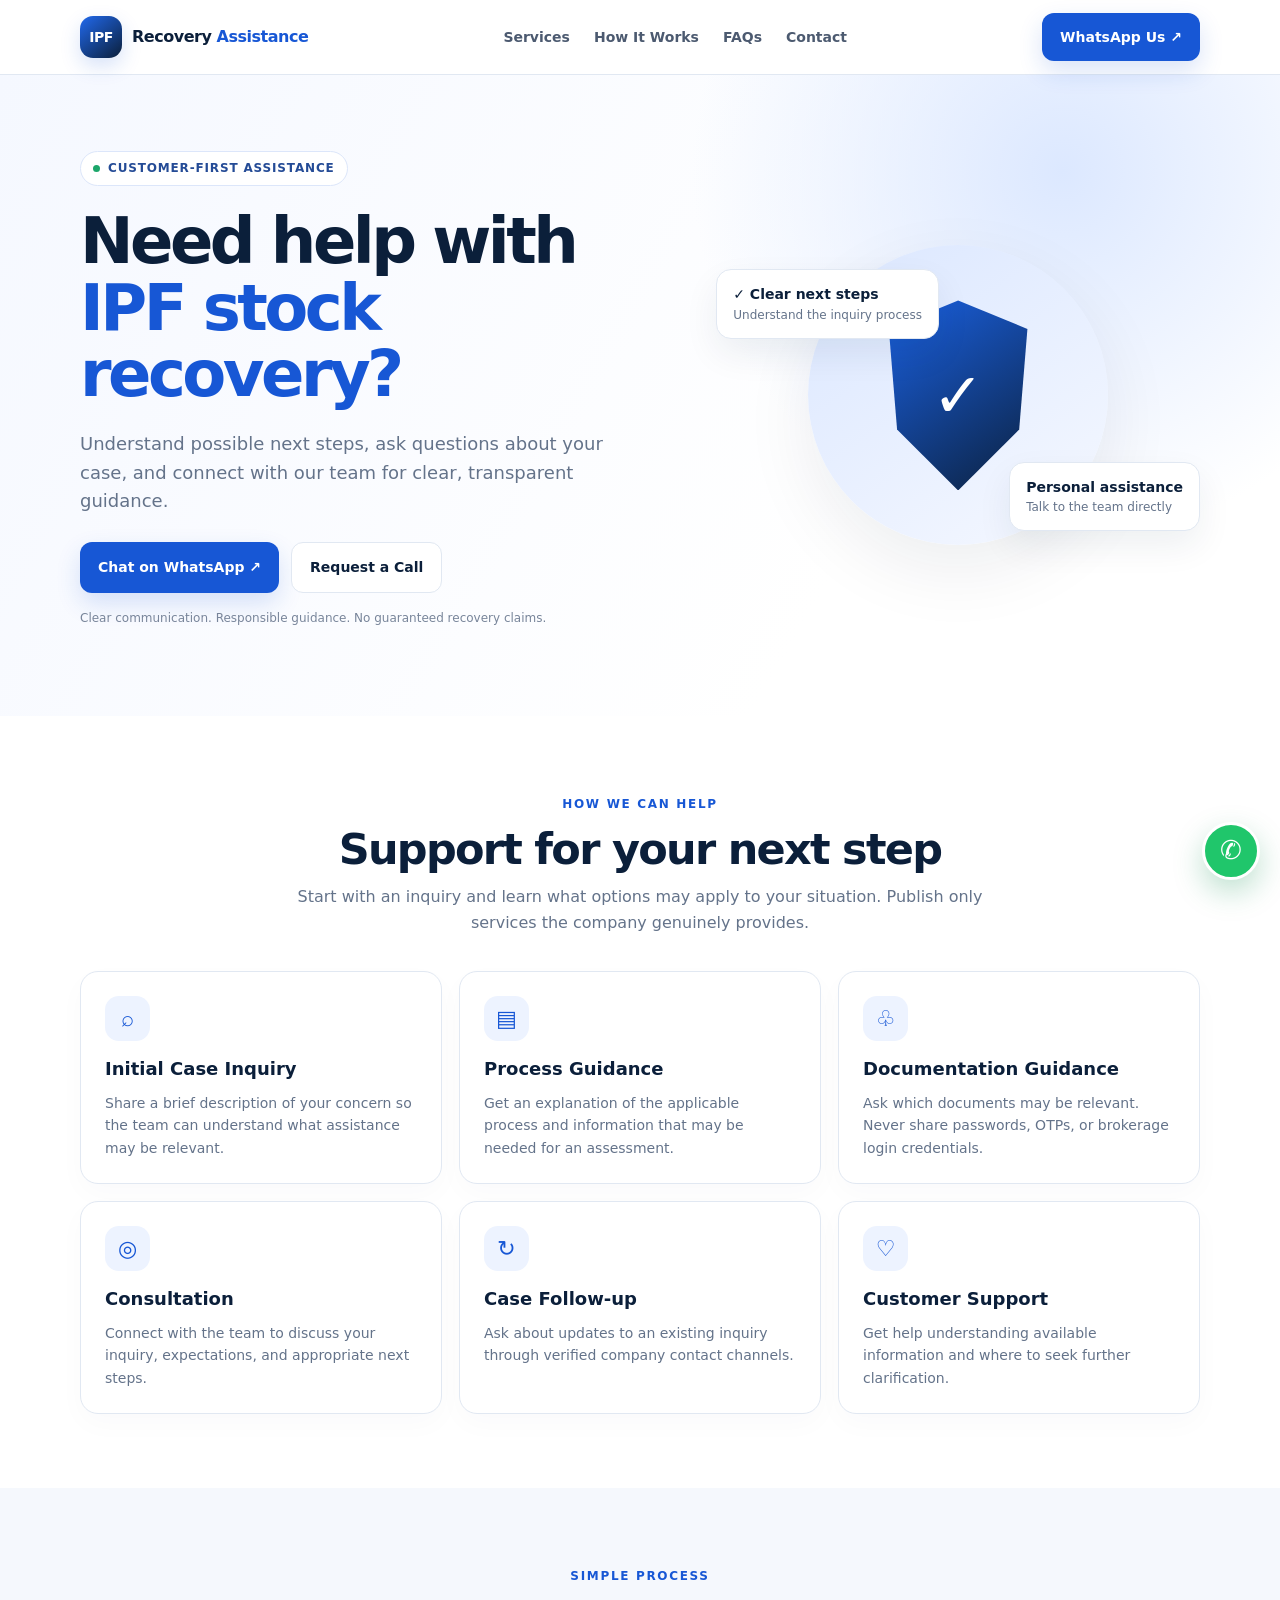
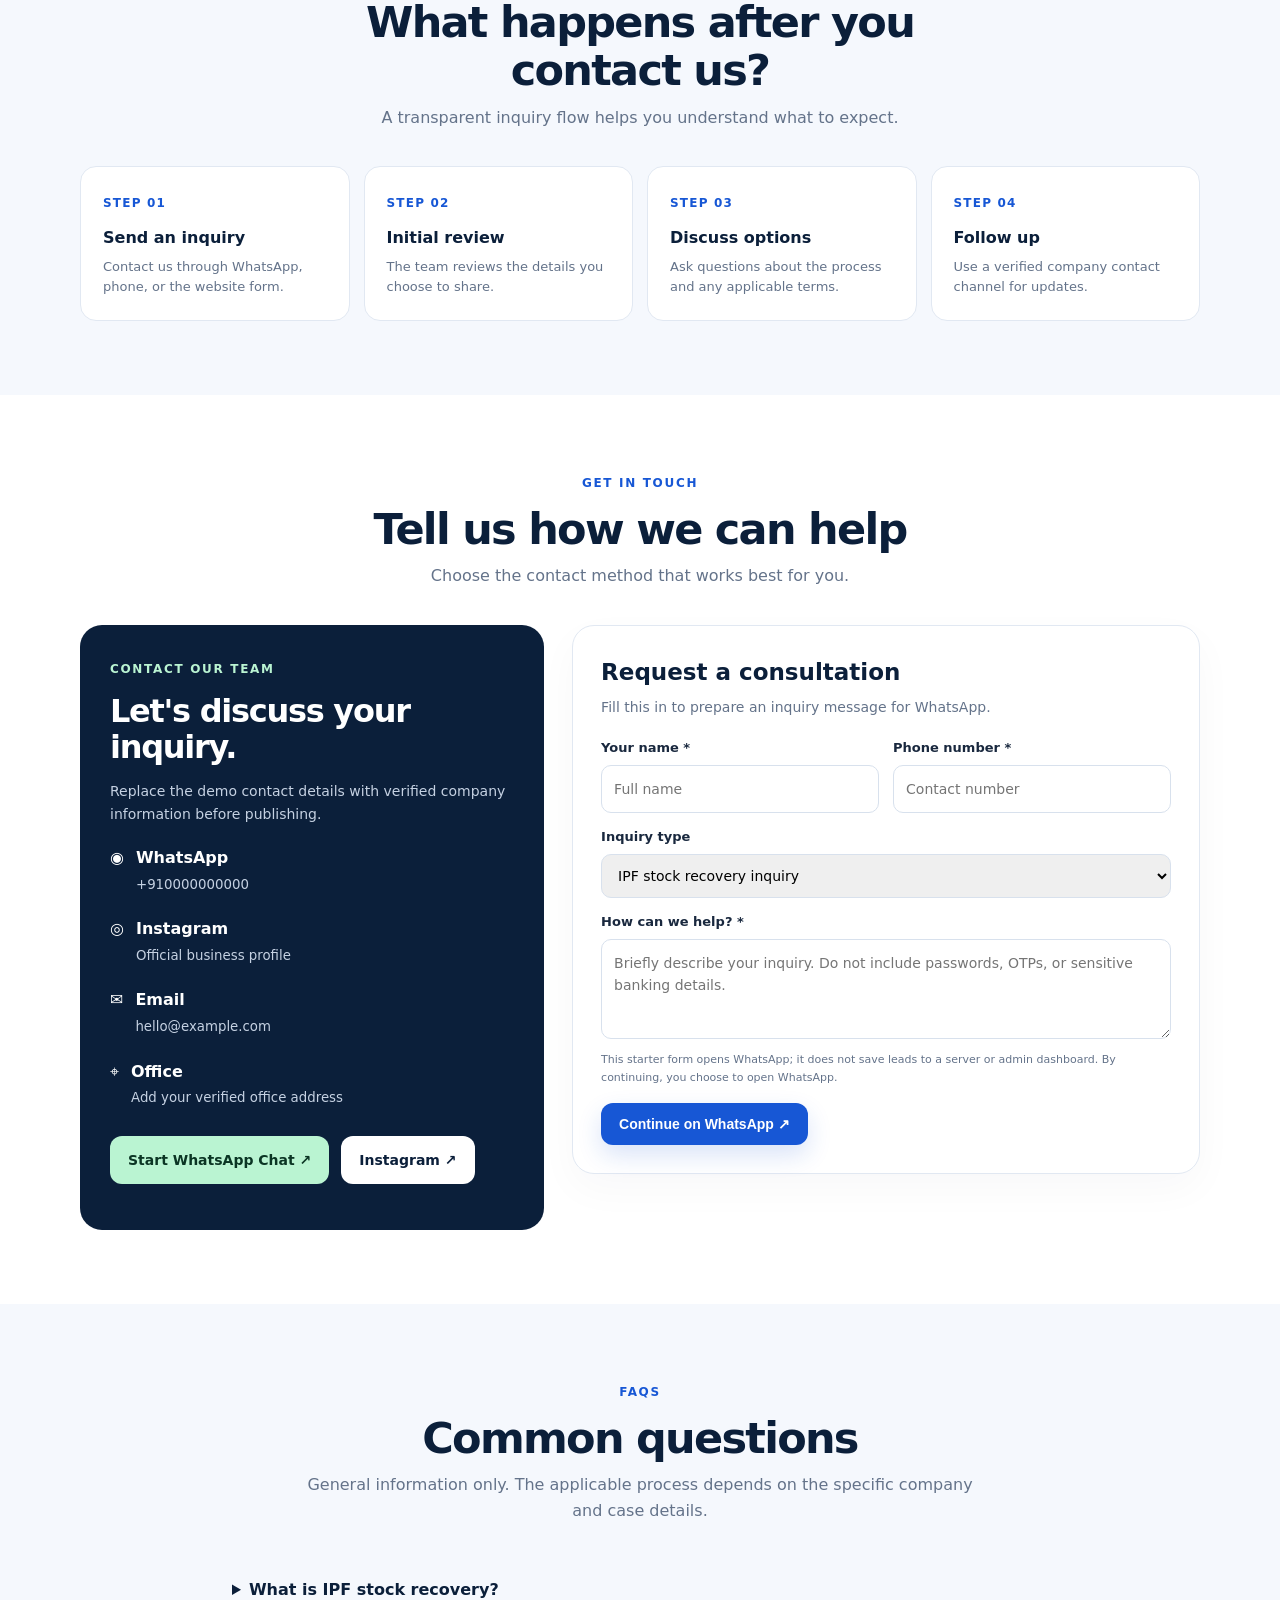
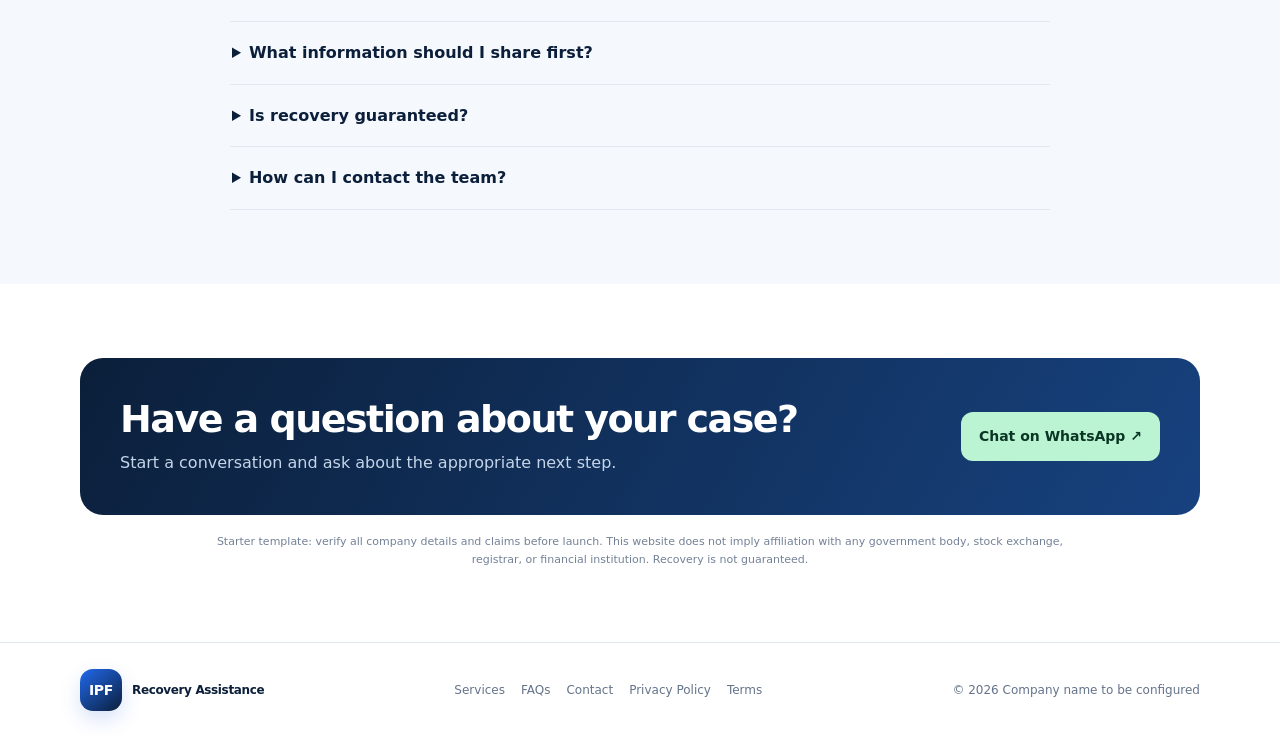
==== index.html @ 06fc53c9 "Build IPF recovery company website starter" ====
<!doctype html>
<html lang="en">
<head>
<meta charset="utf-8"><meta name="viewport" content="width=device-width,initial-scale=1">
<meta name="theme-color" content="#0b1f3a">
<meta name="description" content="Contact our team for information about IPF stock recovery inquiries, process guidance, and customer assistance.">
<title>IPF Stock Recovery Assistance | Contact Our Team</title>
<style>
:root{--navy:#0b1f3a;--blue:#1757d5;--mint:#baf4d2;--ink:#19283e;--muted:#64738a;--line:#e1e8f2;--bg:#f5f8fd}*{box-sizing:border-box}html{scroll-behavior:smooth}body{margin:0;font-family:Inter,ui-sans-serif,system-ui,-apple-system,"Segoe UI",sans-serif;color:var(--ink);line-height:1.6}a{color:inherit;text-decoration:none}.wrap{width:min(1120px,92%);margin:auto}header{position:sticky;top:0;z-index:5;background:#ffffffed;backdrop-filter:blur(12px);border-bottom:1px solid var(--line)}.nav{height:74px;display:flex;align-items:center;justify-content:space-between;gap:18px}.brand{display:flex;align-items:center;gap:10px;font-weight:850;color:var(--navy);letter-spacing:-.03em}.logo{height:42px;width:42px;border-radius:13px;display:grid;place-items:center;background:linear-gradient(140deg,#2169ed,#0b1f3a);color:white;font-size:14px;box-shadow:0 8px 20px #1757d52c}.links{display:flex;gap:24px;color:#4c5a70;font-size:14px;font-weight:650}.btn{display:inline-flex;align-items:center;justify-content:center;gap:8px;padding:13px 18px;border-radius:12px;font-size:14px;font-weight:800;border:0;cursor:pointer;transition:transform .2s}.btn:hover{transform:translateY(-2px)}.primary{background:var(--blue);color:#fff;box-shadow:0 10px 24px #1757d52a}.outline{border:1px solid var(--line);background:#fff;color:var(--navy)}.hero{padding:76px 0;background:radial-gradient(circle at 83% 15%,#dce8ff,transparent 31%),linear-gradient(120deg,#f5f8ff,#fff 68%)}.grid{display:grid;grid-template-columns:1.1fr .9fr;gap:45px;align-items:center}.pill{display:inline-flex;align-items:center;gap:8px;background:#fff;border:1px solid #dce6fa;border-radius:99px;padding:7px 12px;color:#244b96;font-size:12px;font-weight:850;text-transform:uppercase;letter-spacing:.07em}.green-dot{width:7px;height:7px;border-radius:50%;background:#1ca66a}h1{font-size:clamp(40px,5.4vw,64px);line-height:1.04;letter-spacing:-.055em;color:var(--navy);margin:22px 0}.blue{color:var(--blue)}.lead{font-size:18px;color:var(--muted);max-width:570px}.actions{display:flex;gap:12px;flex-wrap:wrap;margin:26px 0 16px}.note{font-size:12px;color:#78859a}.art{min-height:340px;display:grid;place-items:center;position:relative}.circle{width:300px;height:300px;border-radius:50%;background:linear-gradient(145deg,#dbe7ff,#f5f8ff);display:grid;place-items:center;box-shadow:0 25px 70px #0b1f3a13}.shield{height:190px;width:165px;clip-path:polygon(50% 0,92% 15%,87% 68%,50% 100%,13% 68%,8% 15%);background:linear-gradient(145deg,#1b63e7,#0b1f3a);display:grid;place-items:center;color:white;font-size:62px}.float{position:absolute;background:white;border:1px solid var(--line);border-radius:15px;padding:13px 16px;box-shadow:0 15px 35px #10274712;font-size:12px;color:var(--muted)}.float strong{display:block;color:var(--navy);font-size:14px}.f1{left:0;top:44px}.f2{right:0;bottom:34px}section{padding:74px 0}.head{text-align:center;max-width:700px;margin:0 auto 36px}.kicker{color:var(--blue);font-size:12px;font-weight:900;text-transform:uppercase;letter-spacing:.14em}.head h2{font-size:clamp(30px,4vw,43px);line-height:1.13;letter-spacing:-.04em;color:var(--navy);margin:10px 0}.head p{color:var(--muted);margin:0}.cards{display:grid;grid-template-columns:repeat(3,1fr);gap:17px}.card{padding:24px;border:1px solid var(--line);border-radius:18px;background:#fff;box-shadow:0 10px 28px #10274706}.ico{width:45px;height:45px;border-radius:14px;background:#edf3ff;color:var(--blue);display:grid;place-items:center;font-size:22px;margin-bottom:14px}.card h3{color:var(--navy);font-size:18px;margin:0 0 8px}.card p{font-size:14px;color:var(--muted);margin:0}.pale{background:var(--bg)}.steps{display:grid;grid-template-columns:repeat(4,1fr);gap:14px}.step{padding:22px;background:white;border:1px solid var(--line);border-radius:16px}.num{font-size:12px;color:var(--blue);font-weight:900;letter-spacing:.1em}.step h3{color:var(--navy);font-size:16px;margin:10px 0 6px}.step p{font-size:13px;color:var(--muted);margin:0}.contact{display:grid;grid-template-columns:.85fr 1.15fr;gap:28px;align-items:start}.panel{background:var(--navy);color:white;padding:30px;border-radius:22px}.panel h2{font-size:32px;line-height:1.15;letter-spacing:-.04em;margin:12px 0}.panel p{font-size:14px;color:#c5d1e2}.item{display:flex;gap:12px;margin-top:20px}.item strong{display:block}.item small{color:#c5d1e2}.form{padding:28px;border:1px solid var(--line);border-radius:22px;box-shadow:0 15px 40px #10274708}.form h3{font-size:23px;color:var(--navy);margin:0 0 5px}.form>p{font-size:14px;color:var(--muted);margin:0 0 20px}.fields{display:grid;grid-template-columns:1fr 1fr;gap:14px}.field{display:flex;flex-direction:column;gap:6px}.full{grid-column:1/-1}.field label{font-size:13px;font-weight:750}.field input,.field textarea,.field select{font:inherit;font-size:14px;padding:12px;border:1px solid #d8e1ed;border-radius:10px;width:100%;outline:none}.field input:focus,.field textarea:focus,.field select:focus{border-color:var(--blue);box-shadow:0 0 0 3px #1757d51a}.field textarea{min-height:100px;resize:vertical}.tiny{font-size:11px!important;color:var(--muted)!important;margin:12px 0 17px!important}.faq{max-width:820px;margin:auto}.faq details{padding:18px 2px;border-bottom:1px solid var(--line)}.faq summary{font-weight:800;color:var(--navy);cursor:pointer}.faq details p{font-size:14px;color:var(--muted);margin-bottom:0}.cta{display:flex;align-items:center;justify-content:space-between;gap:25px;padding:40px;border-radius:23px;color:white;background:linear-gradient(120deg,#0b1f3a,#17427f)}.cta h2{font-size:clamp(27px,3.5vw,38px);line-height:1.15;margin:0 0 8px;letter-spacing:-.04em}.cta p{margin:0;color:#c5d5e9}.cta .btn{background:var(--mint);color:#0b3524}.disclaimer{text-align:center;max-width:850px;margin:18px auto 0;color:#738197;font-size:11px}footer{border-top:1px solid var(--line);padding:26px 0;color:var(--muted);font-size:12px}.foot{display:flex;justify-content:space-between;align-items:center;gap:18px}.footlinks{display:flex;gap:16px;flex-wrap:wrap}.wa{position:fixed;right:20px;bottom:20px;z-index:9;width:58px;height:58px;border:3px solid white;border-radius:50%;display:grid;place-items:center;background:#20c66b;color:white;font-size:26px;box-shadow:0 12px 30px #0b8c4a44}
@media(max-width:800px){.links{display:none}.grid,.contact{grid-template-columns:1fr}.art{min-height:290px}.circle{width:245px;height:245px}.shield{width:140px;height:160px}.cards{grid-template-columns:1fr 1fr}.steps{grid-template-columns:1fr 1fr}.cta{align-items:flex-start;flex-direction:column}}@media(max-width:520px){.nav{height:66px}.brand{font-size:14px}.nav>.btn{font-size:12px;padding:11px}.hero{padding:52px 0}.grid{gap:18px}h1{font-size:42px}.lead{font-size:16px}.art{min-height:260px}.float{padding:10px;font-size:11px}.float strong{font-size:12px}.f1{top:20px}.cards,.steps{grid-template-columns:1fr}section{padding:56px 0}.fields{grid-template-columns:1fr}.full{grid-column:auto}.form{padding:21px}.panel{padding:24px}.cta{padding:27px}.actions .btn{width:100%}.foot{align-items:flex-start;flex-direction:column}}
</style>
</head>
<body>
<header><div class="wrap nav"><a class="brand" href="#home"><span class="logo">IPF</span><span>Recovery <span class="blue">Assistance</span></span></a><nav class="links"><a href="#services">Services</a><a href="#process">How It Works</a><a href="#faq">FAQs</a><a href="#contact">Contact</a></nav><a class="btn primary" data-whatsapp href="#" target="_blank" rel="noopener">WhatsApp Us ↗</a></div></header>
<main id="home">
<div class="hero"><div class="wrap grid"><div><span class="pill"><span class="green-dot"></span> Customer-first assistance</span><h1>Need help with <span class="blue">IPF stock recovery?</span></h1><p class="lead">Understand possible next steps, ask questions about your case, and connect with our team for clear, transparent guidance.</p><div class="actions"><a class="btn primary" data-whatsapp href="#" target="_blank" rel="noopener">Chat on WhatsApp ↗</a><a class="btn outline" href="#contact">Request a Call</a></div><p class="note">Clear communication. Responsible guidance. No guaranteed recovery claims.</p></div><div class="art" aria-label="Shield illustration"><div class="circle"><div class="shield">✓</div></div><div class="float f1"><strong>✓ Clear next steps</strong>Understand the inquiry process</div><div class="float f2"><strong>Personal assistance</strong>Talk to the team directly</div></div></div></div>
<section id="services"><div class="wrap"><div class="head"><span class="kicker">How we can help</span><h2>Support for your next step</h2><p>Start with an inquiry and learn what options may apply to your situation. Publish only services the company genuinely provides.</p></div><div class="cards">
<article class="card"><div class="ico">⌕</div><h3>Initial Case Inquiry</h3><p>Share a brief description of your concern so the team can understand what assistance may be relevant.</p></article>
<article class="card"><div class="ico">▤</div><h3>Process Guidance</h3><p>Get an explanation of the applicable process and information that may be needed for an assessment.</p></article>
<article class="card"><div class="ico">♧</div><h3>Documentation Guidance</h3><p>Ask which documents may be relevant. Never share passwords, OTPs, or brokerage login credentials.</p></article>
<article class="card"><div class="ico">◎</div><h3>Consultation</h3><p>Connect with the team to discuss your inquiry, expectations, and appropriate next steps.</p></article>
<article class="card"><div class="ico">↻</div><h3>Case Follow-up</h3><p>Ask about updates to an existing inquiry through verified company contact channels.</p></article>
<article class="card"><div class="ico">♡</div><h3>Customer Support</h3><p>Get help understanding available information and where to seek further clarification.</p></article>
</div></div></section>
<section class="pale" id="process"><div class="wrap"><div class="head"><span class="kicker">Simple process</span><h2>What happens after you contact us?</h2><p>A transparent inquiry flow helps you understand what to expect.</p></div><div class="steps">
<article class="step"><span class="num">STEP 01</span><h3>Send an inquiry</h3><p>Contact us through WhatsApp, phone, or the website form.</p></article><article class="step"><span class="num">STEP 02</span><h3>Initial review</h3><p>The team reviews the details you choose to share.</p></article><article class="step"><span class="num">STEP 03</span><h3>Discuss options</h3><p>Ask questions about the process and any applicable terms.</p></article><article class="step"><span class="num">STEP 04</span><h3>Follow up</h3><p>Use a verified company contact channel for updates.</p></article>
</div></div></section>
<section id="contact"><div class="wrap"><div class="head"><span class="kicker">Get in touch</span><h2>Tell us how we can help</h2><p>Choose the contact method that works best for you.</p></div><div class="contact"><div class="panel"><span class="kicker" style="color:#baf4d2">Contact our team</span><h2>Let's discuss your inquiry.</h2><p>Replace the demo contact details with verified company information before publishing.</p><div class="item"><span>◉</span><div><strong>WhatsApp</strong><small id="wa-label">Configure WhatsApp number</small></div></div><div class="item"><span>◎</span><div><strong>Instagram</strong><small>Official business profile</small></div></div><div class="item"><span>✉</span><div><strong>Email</strong><small id="email-label">Add official business email</small></div></div><div class="item"><span>⌖</span><div><strong>Office</strong><small id="address-label">Add verified office address</small></div></div><div class="actions"><a class="btn" style="background:#baf4d2;color:#0b3524" data-whatsapp href="#" target="_blank" rel="noopener">Start WhatsApp Chat ↗</a><a class="btn" style="background:white;color:#0b1f3a" data-instagram href="#" target="_blank" rel="noopener">Instagram ↗</a></div></div>
<form class="form" id="lead-form"><h3>Request a consultation</h3><p>Fill this in to prepare an inquiry message for WhatsApp.</p><div class="fields"><div class="field"><label for="name">Your name *</label><input id="name" autocomplete="name" required maxlength="80" placeholder="Full name"></div><div class="field"><label for="phone">Phone number *</label><input id="phone" autocomplete="tel" required maxlength="20" placeholder="Contact number"></div><div class="field full"><label for="topic">Inquiry type</label><select id="topic"><option>IPF stock recovery inquiry</option><option>Existing case follow-up</option><option>Process and documentation question</option><option>General consultation</option></select></div><div class="field full"><label for="message">How can we help? *</label><textarea id="message" required maxlength="1200" placeholder="Briefly describe your inquiry. Do not include passwords, OTPs, or sensitive banking details."></textarea></div></div><p class="tiny">This starter form opens WhatsApp; it does not save leads to a server or admin dashboard. By continuing, you choose to open WhatsApp.</p><button class="btn primary" type="submit">Continue on WhatsApp ↗</button></form></div></div></section>
<section class="pale" id="faq"><div class="wrap"><div class="head"><span class="kicker">FAQs</span><h2>Common questions</h2><p>General information only. The applicable process depends on the specific company and case details.</p></div><div class="faq"><details><summary>What is IPF stock recovery?</summary><p>The phrase may refer to different situations. Share the exact company name and non-sensitive context so the team can clarify which process, if any, applies.</p></details><details><summary>What information should I share first?</summary><p>Start with a brief description and non-sensitive details. Do not send passwords, OTPs, brokerage logins, full card numbers, or banking credentials.</p></details><details><summary>Is recovery guaranteed?</summary><p>No. Outcomes depend on the facts, applicable rules, records, and relevant institutions. No outcome or timeline is guaranteed.</p></details><details><summary>How can I contact the team?</summary><p>Use the official WhatsApp, Instagram, phone, or email details after the company has verified and configured them.</p></details></div></div></section>
<section><div class="wrap"><div class="cta"><div><h2>Have a question about your case?</h2><p>Start a conversation and ask about the appropriate next step.</p></div><a class="btn" data-whatsapp href="#" target="_blank" rel="noopener">Chat on WhatsApp ↗</a></div><p class="disclaimer">Starter template: verify all company details and claims before launch. This website does not imply affiliation with any government body, stock exchange, registrar, or financial institution. Recovery is not guaranteed.</p></div></section>
</main>
<footer><div class="wrap foot"><a class="brand" href="#home"><span class="logo">IPF</span><span>Recovery Assistance</span></a><div class="footlinks"><a href="#services">Services</a><a href="#faq">FAQs</a><a href="#contact">Contact</a><a href="privacy.html">Privacy Policy</a><a href="terms.html">Terms</a></div><span>© <span id="year"></span> Company name to be configured</span></div></footer>
<a class="wa" data-whatsapp href="#" target="_blank" rel="noopener" aria-label="Chat on WhatsApp">✆</a>
<script>
/* Configure these values later. WhatsApp number = country code + digits only. */
const CONFIG={companyName:"Your Company Name",whatsappNumber:"910000000000",instagramUrl:"https://www.instagram.com/",email:"hello@example.com",officeAddress:"Add your verified office address"};
const waUrl=(message)=>"https://wa.me/"+CONFIG.whatsappNumber+"?text="+encodeURIComponent(message);
document.querySelectorAll("[data-whatsapp]").forEach(a=>a.href=waUrl("Hello, I visited your website and would like to enquire about IPF stock recovery assistance."));
document.querySelectorAll("[data-instagram]").forEach(a=>a.href=CONFIG.instagramUrl);
document.getElementById("wa-label").textContent="+"+CONFIG.whatsappNumber;
document.getElementById("email-label").textContent=CONFIG.email;
document.getElementById("address-label").textContent=CONFIG.officeAddress;
document.getElementById("year").textContent=new Date().getFullYear();
document.title="IPF Stock Recovery Assistance | "+CONFIG.companyName;
document.getElementById("lead-form").addEventListener("submit",e=>{e.preventDefault();const name=document.getElementById("name").value.trim(),phone=document.getElementById("phone").value.trim(),topic=document.getElementById("topic").value,message=document.getElementById("message").value.trim();if(!name||!phone||!message)return;window.open(waUrl("Hello, I would like to make an inquiry.\nName: "+name+"\nContact number: "+phone+"\nInquiry type: "+topic+"\nMessage: "+message+"\n\nPlease let me know the appropriate next steps."),"_blank","noopener");});
</script>
</body></html>
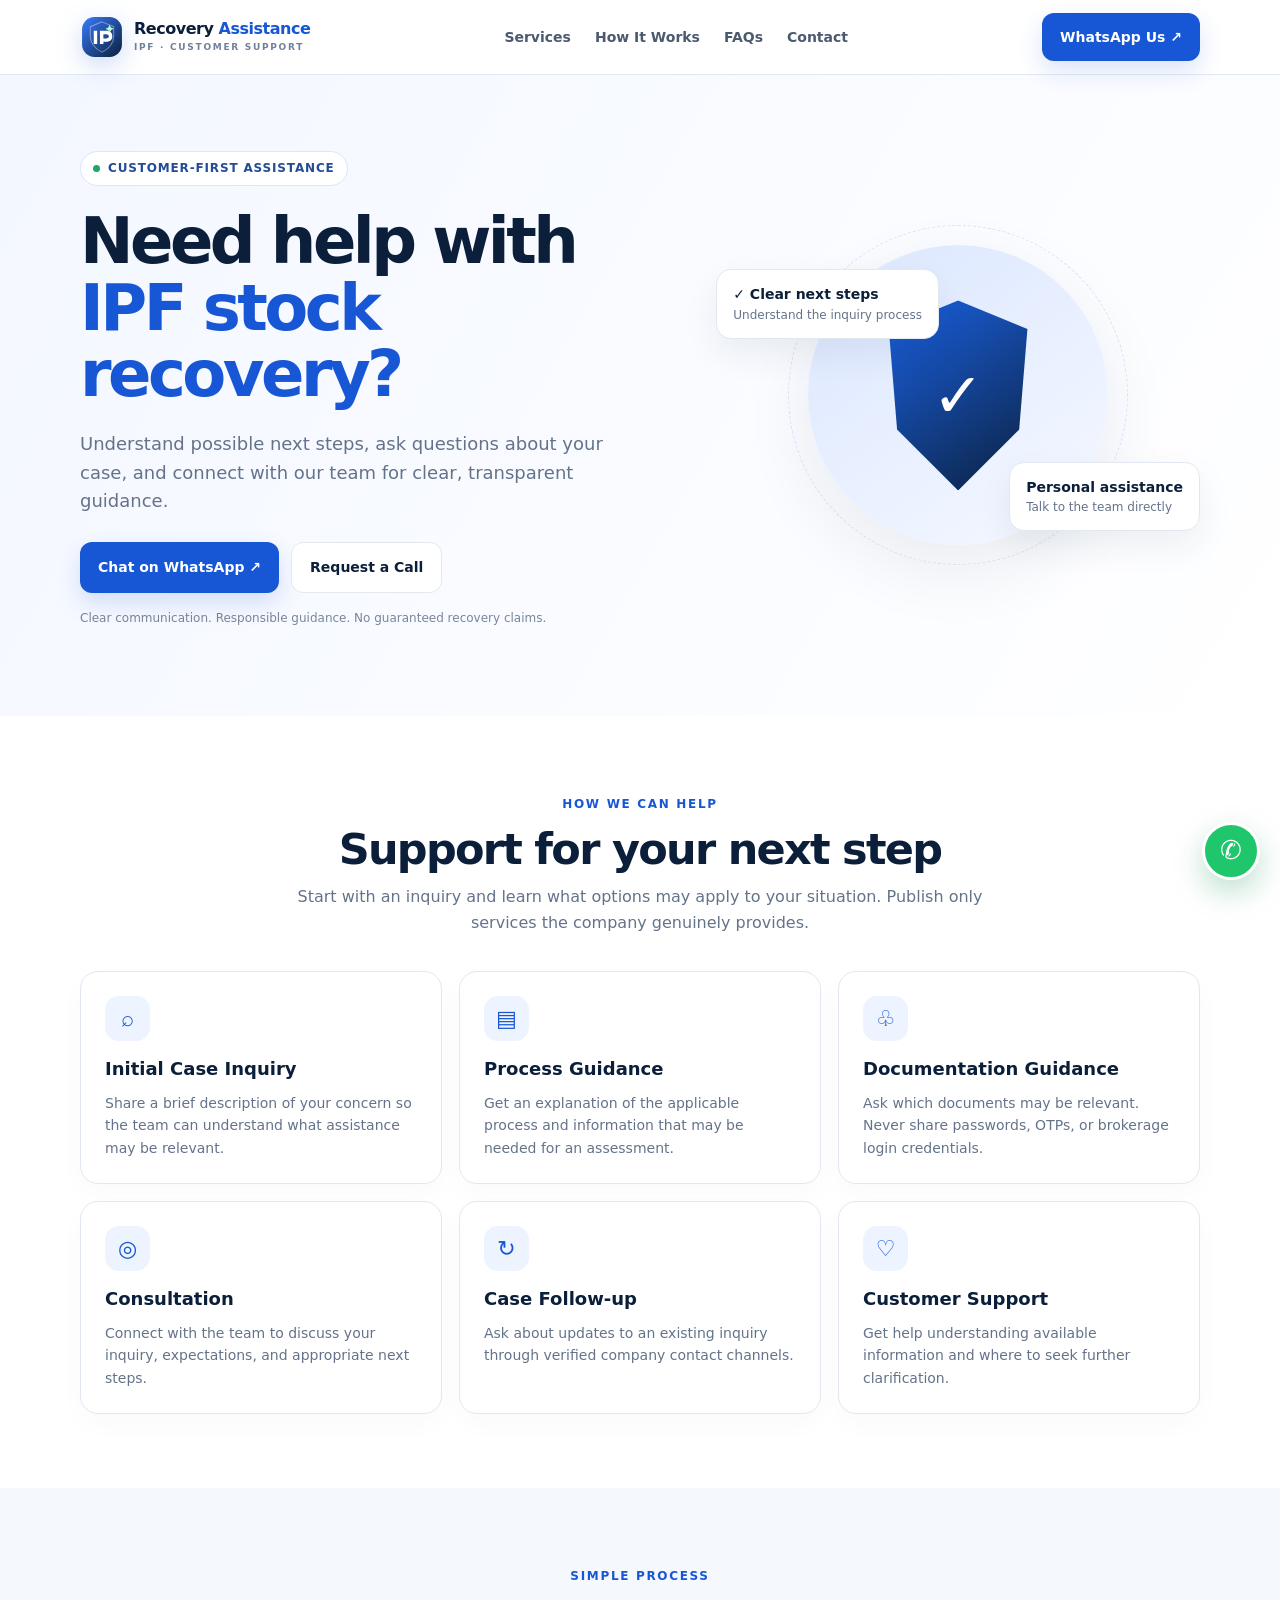
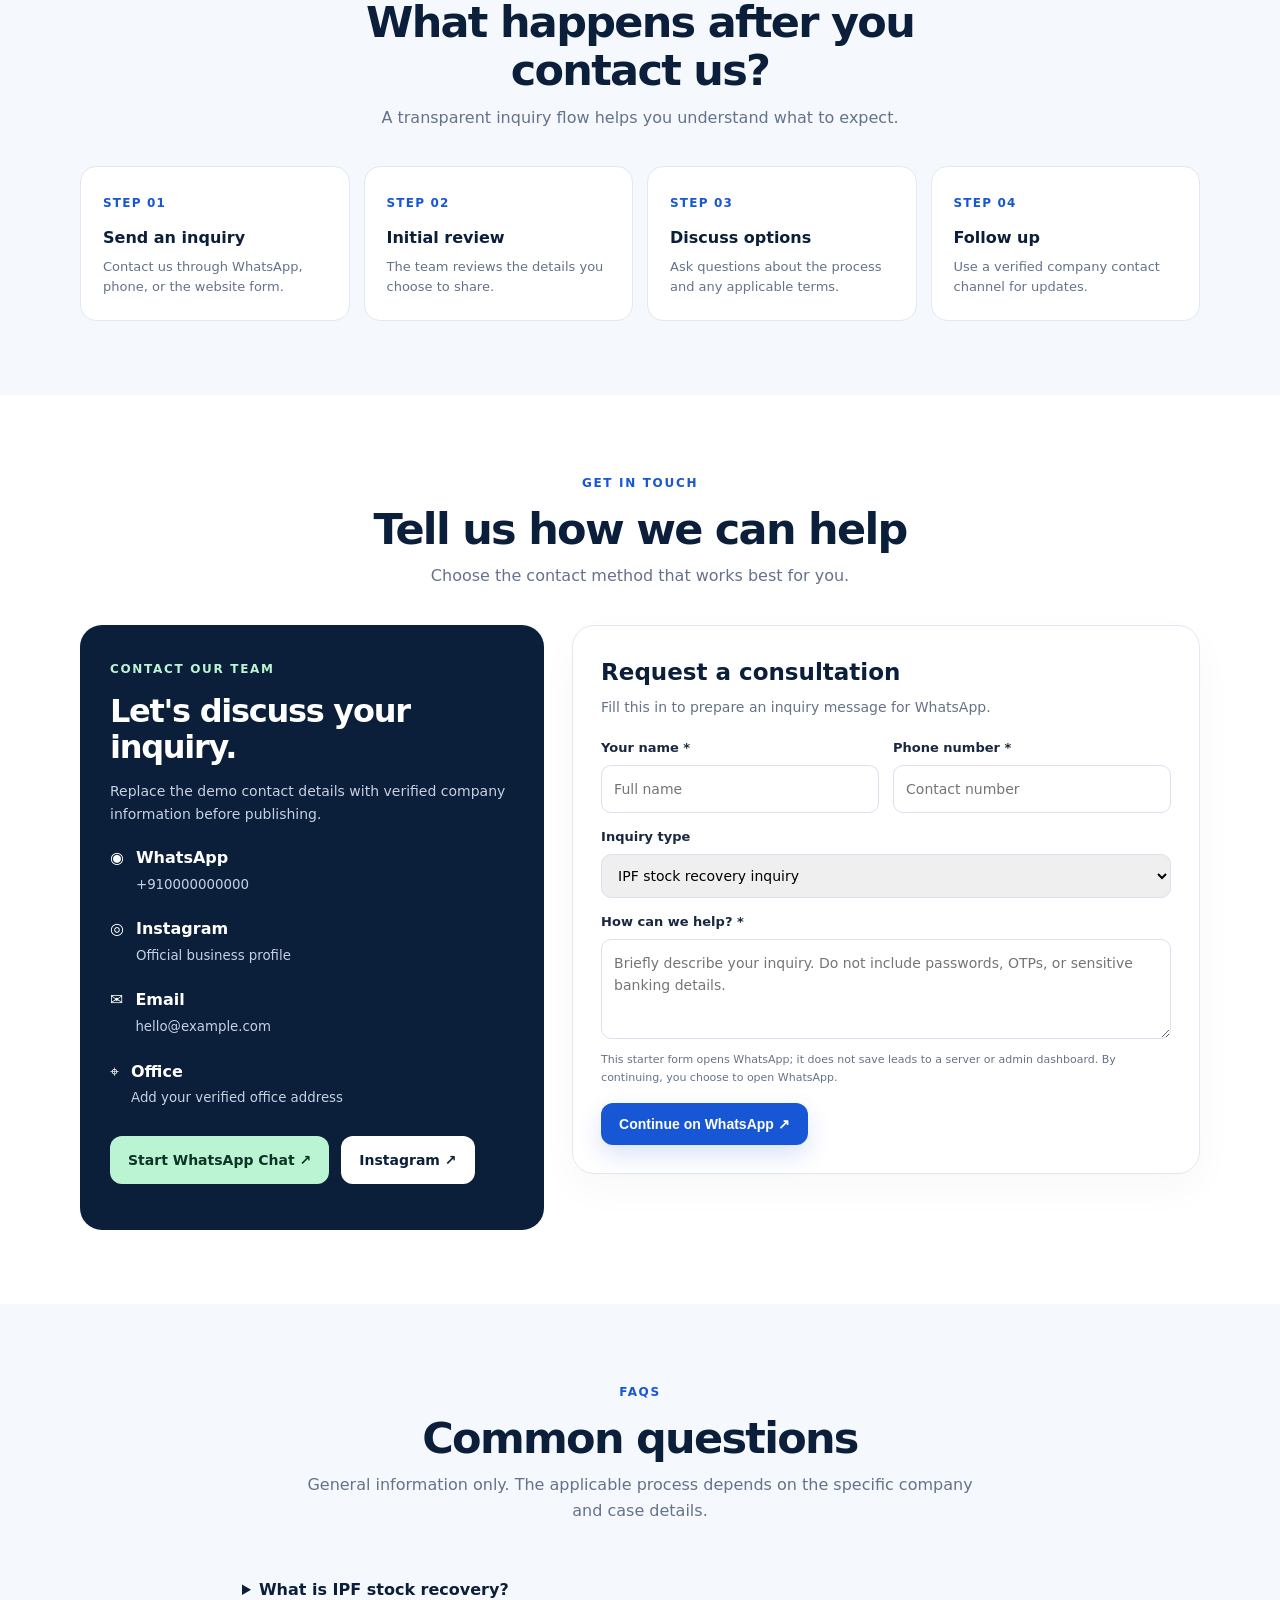
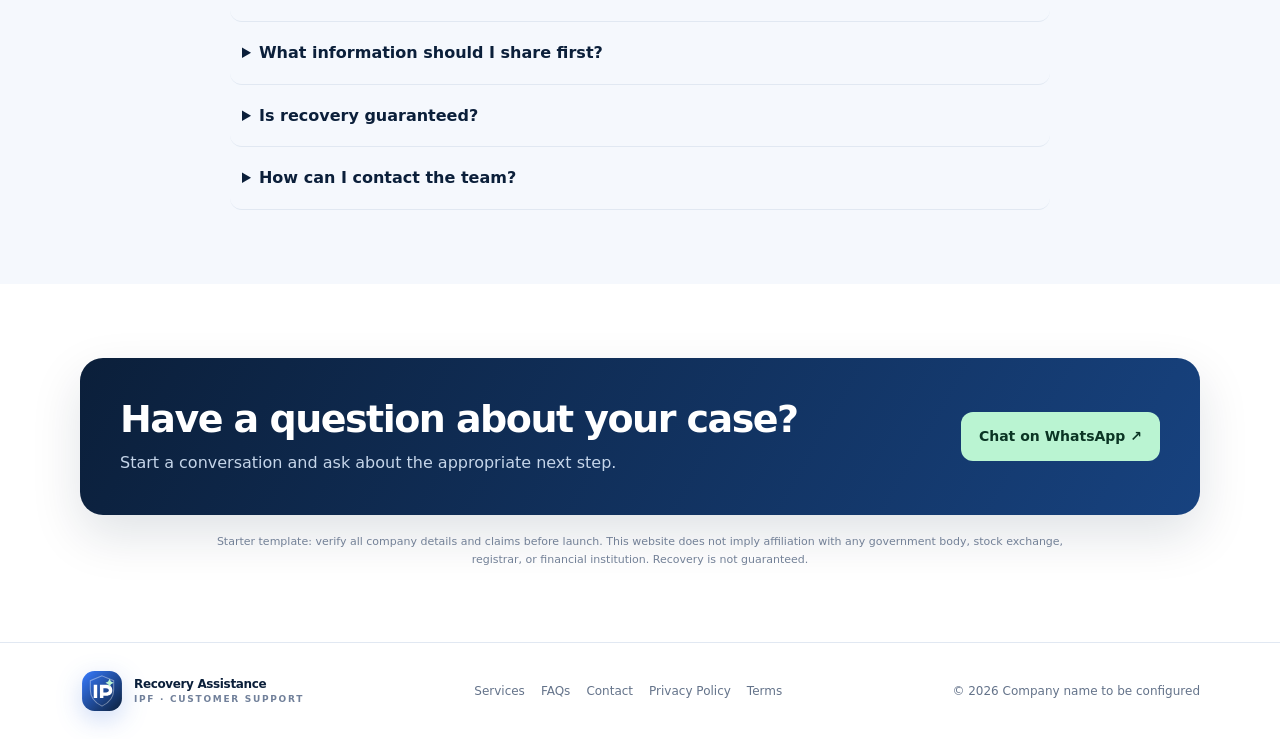
==== commit 574b404b: "Use custom IPF logo and add scroll reveal animations" ====
--- a/index.html
+++ b/index.html
@@ -5,13 +5,14 @@
 <meta name="theme-color" content="#0b1f3a">
 <meta name="description" content="Contact our team for information about IPF stock recovery inquiries, process guidance, and customer assistance.">
 <title>IPF Stock Recovery Assistance | Contact Our Team</title>
-<style>
+<style>.logo-mark{width:44px;height:44px;flex:0 0 44px;filter:drop-shadow(0 8px 13px #1757d538);transition:transform .35s}.brand:hover .logo-mark{transform:rotate(-6deg) scale(1.06)}.brand-word{display:flex;flex-direction:column;line-height:1.06}.brand-word small{font-size:9px;letter-spacing:.19em;text-transform:uppercase;color:#71809a;margin-top:5px;font-weight:800}
 :root{--navy:#0b1f3a;--blue:#1757d5;--mint:#baf4d2;--ink:#19283e;--muted:#64738a;--line:#e1e8f2;--bg:#f5f8fd}*{box-sizing:border-box}html{scroll-behavior:smooth}body{margin:0;font-family:Inter,ui-sans-serif,system-ui,-apple-system,"Segoe UI",sans-serif;color:var(--ink);line-height:1.6}a{color:inherit;text-decoration:none}.wrap{width:min(1120px,92%);margin:auto}header{position:sticky;top:0;z-index:5;background:#ffffffed;backdrop-filter:blur(12px);border-bottom:1px solid var(--line)}.nav{height:74px;display:flex;align-items:center;justify-content:space-between;gap:18px}.brand{display:flex;align-items:center;gap:10px;font-weight:850;color:var(--navy);letter-spacing:-.03em}.logo{height:42px;width:42px;border-radius:13px;display:grid;place-items:center;background:linear-gradient(140deg,#2169ed,#0b1f3a);color:white;font-size:14px;box-shadow:0 8px 20px #1757d52c}.links{display:flex;gap:24px;color:#4c5a70;font-size:14px;font-weight:650}.btn{display:inline-flex;align-items:center;justify-content:center;gap:8px;padding:13px 18px;border-radius:12px;font-size:14px;font-weight:800;border:0;cursor:pointer;transition:transform .2s}.btn:hover{transform:translateY(-2px)}.primary{background:var(--blue);color:#fff;box-shadow:0 10px 24px #1757d52a}.outline{border:1px solid var(--line);background:#fff;color:var(--navy)}.hero{padding:76px 0;background:radial-gradient(circle at 83% 15%,#dce8ff,transparent 31%),linear-gradient(120deg,#f5f8ff,#fff 68%)}.grid{display:grid;grid-template-columns:1.1fr .9fr;gap:45px;align-items:center}.pill{display:inline-flex;align-items:center;gap:8px;background:#fff;border:1px solid #dce6fa;border-radius:99px;padding:7px 12px;color:#244b96;font-size:12px;font-weight:850;text-transform:uppercase;letter-spacing:.07em}.green-dot{width:7px;height:7px;border-radius:50%;background:#1ca66a}h1{font-size:clamp(40px,5.4vw,64px);line-height:1.04;letter-spacing:-.055em;color:var(--navy);margin:22px 0}.blue{color:var(--blue)}.lead{font-size:18px;color:var(--muted);max-width:570px}.actions{display:flex;gap:12px;flex-wrap:wrap;margin:26px 0 16px}.note{font-size:12px;color:#78859a}.art{min-height:340px;display:grid;place-items:center;position:relative}.circle{width:300px;height:300px;border-radius:50%;background:linear-gradient(145deg,#dbe7ff,#f5f8ff);display:grid;place-items:center;box-shadow:0 25px 70px #0b1f3a13}.shield{height:190px;width:165px;clip-path:polygon(50% 0,92% 15%,87% 68%,50% 100%,13% 68%,8% 15%);background:linear-gradient(145deg,#1b63e7,#0b1f3a);display:grid;place-items:center;color:white;font-size:62px}.float{position:absolute;background:white;border:1px solid var(--line);border-radius:15px;padding:13px 16px;box-shadow:0 15px 35px #10274712;font-size:12px;color:var(--muted)}.float strong{display:block;color:var(--navy);font-size:14px}.f1{left:0;top:44px}.f2{right:0;bottom:34px}section{padding:74px 0}.head{text-align:center;max-width:700px;margin:0 auto 36px}.kicker{color:var(--blue);font-size:12px;font-weight:900;text-transform:uppercase;letter-spacing:.14em}.head h2{font-size:clamp(30px,4vw,43px);line-height:1.13;letter-spacing:-.04em;color:var(--navy);margin:10px 0}.head p{color:var(--muted);margin:0}.cards{display:grid;grid-template-columns:repeat(3,1fr);gap:17px}.card{padding:24px;border:1px solid var(--line);border-radius:18px;background:#fff;box-shadow:0 10px 28px #10274706}.ico{width:45px;height:45px;border-radius:14px;background:#edf3ff;color:var(--blue);display:grid;place-items:center;font-size:22px;margin-bottom:14px}.card h3{color:var(--navy);font-size:18px;margin:0 0 8px}.card p{font-size:14px;color:var(--muted);margin:0}.pale{background:var(--bg)}.steps{display:grid;grid-template-columns:repeat(4,1fr);gap:14px}.step{padding:22px;background:white;border:1px solid var(--line);border-radius:16px}.num{font-size:12px;color:var(--blue);font-weight:900;letter-spacing:.1em}.step h3{color:var(--navy);font-size:16px;margin:10px 0 6px}.step p{font-size:13px;color:var(--muted);margin:0}.contact{display:grid;grid-template-columns:.85fr 1.15fr;gap:28px;align-items:start}.panel{background:var(--navy);color:white;padding:30px;border-radius:22px}.panel h2{font-size:32px;line-height:1.15;letter-spacing:-.04em;margin:12px 0}.panel p{font-size:14px;color:#c5d1e2}.item{display:flex;gap:12px;margin-top:20px}.item strong{display:block}.item small{color:#c5d1e2}.form{padding:28px;border:1px solid var(--line);border-radius:22px;box-shadow:0 15px 40px #10274708}.form h3{font-size:23px;color:var(--navy);margin:0 0 5px}.form>p{font-size:14px;color:var(--muted);margin:0 0 20px}.fields{display:grid;grid-template-columns:1fr 1fr;gap:14px}.field{display:flex;flex-direction:column;gap:6px}.full{grid-column:1/-1}.field label{font-size:13px;font-weight:750}.field input,.field textarea,.field select{font:inherit;font-size:14px;padding:12px;border:1px solid #d8e1ed;border-radius:10px;width:100%;outline:none}.field input:focus,.field textarea:focus,.field select:focus{border-color:var(--blue);box-shadow:0 0 0 3px #1757d51a}.field textarea{min-height:100px;resize:vertical}.tiny{font-size:11px!important;color:var(--muted)!important;margin:12px 0 17px!important}.faq{max-width:820px;margin:auto}.faq details{padding:18px 2px;border-bottom:1px solid var(--line)}.faq summary{font-weight:800;color:var(--navy);cursor:pointer}.faq details p{font-size:14px;color:var(--muted);margin-bottom:0}.cta{display:flex;align-items:center;justify-content:space-between;gap:25px;padding:40px;border-radius:23px;color:white;background:linear-gradient(120deg,#0b1f3a,#17427f)}.cta h2{font-size:clamp(27px,3.5vw,38px);line-height:1.15;margin:0 0 8px;letter-spacing:-.04em}.cta p{margin:0;color:#c5d5e9}.cta .btn{background:var(--mint);color:#0b3524}.disclaimer{text-align:center;max-width:850px;margin:18px auto 0;color:#738197;font-size:11px}footer{border-top:1px solid var(--line);padding:26px 0;color:var(--muted);font-size:12px}.foot{display:flex;justify-content:space-between;align-items:center;gap:18px}.footlinks{display:flex;gap:16px;flex-wrap:wrap}.wa{position:fixed;right:20px;bottom:20px;z-index:9;width:58px;height:58px;border:3px solid white;border-radius:50%;display:grid;place-items:center;background:#20c66b;color:white;font-size:26px;box-shadow:0 12px 30px #0b8c4a44}
 @media(max-width:800px){.links{display:none}.grid,.contact{grid-template-columns:1fr}.art{min-height:290px}.circle{width:245px;height:245px}.shield{width:140px;height:160px}.cards{grid-template-columns:1fr 1fr}.steps{grid-template-columns:1fr 1fr}.cta{align-items:flex-start;flex-direction:column}}@media(max-width:520px){.nav{height:66px}.brand{font-size:14px}.nav>.btn{font-size:12px;padding:11px}.hero{padding:52px 0}.grid{gap:18px}h1{font-size:42px}.lead{font-size:16px}.art{min-height:260px}.float{padding:10px;font-size:11px}.float strong{font-size:12px}.f1{top:20px}.cards,.steps{grid-template-columns:1fr}section{padding:56px 0}.fields{grid-template-columns:1fr}.full{grid-column:auto}.form{padding:21px}.panel{padding:24px}.cta{padding:27px}.actions .btn{width:100%}.foot{align-items:flex-start;flex-direction:column}}
 </style>
+<link rel="stylesheet" href="animations.css">
 </head>
 <body>
-<header><div class="wrap nav"><a class="brand" href="#home"><span class="logo">IPF</span><span>Recovery <span class="blue">Assistance</span></span></a><nav class="links"><a href="#services">Services</a><a href="#process">How It Works</a><a href="#faq">FAQs</a><a href="#contact">Contact</a></nav><a class="btn primary" data-whatsapp href="#" target="_blank" rel="noopener">WhatsApp Us ↗</a></div></header>
+<header><div class="wrap nav"><a class="brand" href="#home"><img class="logo-mark" src="ipf-logo.svg" alt="IPF Recovery logo"><span class="brand-word"><span>Recovery <span class="blue">Assistance</span></span><small>IPF · Customer Support</small></span></a><nav class="links"><a href="#services">Services</a><a href="#process">How It Works</a><a href="#faq">FAQs</a><a href="#contact">Contact</a></nav><a class="btn primary" data-whatsapp href="#" target="_blank" rel="noopener">WhatsApp Us ↗</a></div></header>
 <main id="home">
 <div class="hero"><div class="wrap grid"><div><span class="pill"><span class="green-dot"></span> Customer-first assistance</span><h1>Need help with <span class="blue">IPF stock recovery?</span></h1><p class="lead">Understand possible next steps, ask questions about your case, and connect with our team for clear, transparent guidance.</p><div class="actions"><a class="btn primary" data-whatsapp href="#" target="_blank" rel="noopener">Chat on WhatsApp ↗</a><a class="btn outline" href="#contact">Request a Call</a></div><p class="note">Clear communication. Responsible guidance. No guaranteed recovery claims.</p></div><div class="art" aria-label="Shield illustration"><div class="circle"><div class="shield">✓</div></div><div class="float f1"><strong>✓ Clear next steps</strong>Understand the inquiry process</div><div class="float f2"><strong>Personal assistance</strong>Talk to the team directly</div></div></div></div>
 <section id="services"><div class="wrap"><div class="head"><span class="kicker">How we can help</span><h2>Support for your next step</h2><p>Start with an inquiry and learn what options may apply to your situation. Publish only services the company genuinely provides.</p></div><div class="cards">
@@ -30,7 +31,7 @@
 <section class="pale" id="faq"><div class="wrap"><div class="head"><span class="kicker">FAQs</span><h2>Common questions</h2><p>General information only. The applicable process depends on the specific company and case details.</p></div><div class="faq"><details><summary>What is IPF stock recovery?</summary><p>The phrase may refer to different situations. Share the exact company name and non-sensitive context so the team can clarify which process, if any, applies.</p></details><details><summary>What information should I share first?</summary><p>Start with a brief description and non-sensitive details. Do not send passwords, OTPs, brokerage logins, full card numbers, or banking credentials.</p></details><details><summary>Is recovery guaranteed?</summary><p>No. Outcomes depend on the facts, applicable rules, records, and relevant institutions. No outcome or timeline is guaranteed.</p></details><details><summary>How can I contact the team?</summary><p>Use the official WhatsApp, Instagram, phone, or email details after the company has verified and configured them.</p></details></div></div></section>
 <section><div class="wrap"><div class="cta"><div><h2>Have a question about your case?</h2><p>Start a conversation and ask about the appropriate next step.</p></div><a class="btn" data-whatsapp href="#" target="_blank" rel="noopener">Chat on WhatsApp ↗</a></div><p class="disclaimer">Starter template: verify all company details and claims before launch. This website does not imply affiliation with any government body, stock exchange, registrar, or financial institution. Recovery is not guaranteed.</p></div></section>
 </main>
-<footer><div class="wrap foot"><a class="brand" href="#home"><span class="logo">IPF</span><span>Recovery Assistance</span></a><div class="footlinks"><a href="#services">Services</a><a href="#faq">FAQs</a><a href="#contact">Contact</a><a href="privacy.html">Privacy Policy</a><a href="terms.html">Terms</a></div><span>© <span id="year"></span> Company name to be configured</span></div></footer>
+<footer><div class="wrap foot"><a class="brand" href="#home"><img class="logo-mark" src="ipf-logo.svg" alt="IPF Recovery logo"><span class="brand-word"><span>Recovery Assistance</span><small>IPF · Customer Support</small></span></a><div class="footlinks"><a href="#services">Services</a><a href="#faq">FAQs</a><a href="#contact">Contact</a><a href="privacy.html">Privacy Policy</a><a href="terms.html">Terms</a></div><span>© <span id="year"></span> Company name to be configured</span></div></footer>
 <a class="wa" data-whatsapp href="#" target="_blank" rel="noopener" aria-label="Chat on WhatsApp">✆</a>
 <script>
 /* Configure these values later. WhatsApp number = country code + digits only. */
@@ -44,5 +45,6 @@
 document.getElementById("year").textContent=new Date().getFullYear();
 document.title="IPF Stock Recovery Assistance | "+CONFIG.companyName;
 document.getElementById("lead-form").addEventListener("submit",e=>{e.preventDefault();const name=document.getElementById("name").value.trim(),phone=document.getElementById("phone").value.trim(),topic=document.getElementById("topic").value,message=document.getElementById("message").value.trim();if(!name||!phone||!message)return;window.open(waUrl("Hello, I would like to make an inquiry.\nName: "+name+"\nContact number: "+phone+"\nInquiry type: "+topic+"\nMessage: "+message+"\n\nPlease let me know the appropriate next steps."),"_blank","noopener");});
+(()=>{if(window.matchMedia("(prefers-reduced-motion: reduce)").matches)return;const els=document.querySelectorAll("section .head,.card,.step,.contact .panel,.contact .form,.faq details,.cta");els.forEach((el,i)=>{el.classList.add("reveal");if(el.matches(".card,.step"))el.style.transitionDelay=((i%3)*80)+"ms"});if("IntersectionObserver"in window){const io=new IntersectionObserver(entries=>entries.forEach(e=>{if(e.isIntersecting){e.target.classList.add("in-view");io.unobserve(e.target)}}),{threshold:.12});els.forEach(el=>io.observe(el))}else els.forEach(el=>el.classList.add("in-view"))})();
 </script>
 </body></html>
--- a/animations.css
+++ b/animations.css
@@ -0,0 +1 @@
+body{overflow-x:hidden}.hero{background:linear-gradient(120deg,#f3f7ff,#fff,#f0fbf6);background-size:200% 200%;animation:ipfWash 12s ease infinite}.hero h1,.hero .lead,.hero .actions{animation:ipfUp .8s both}.hero .lead{animation-delay:.12s}.hero .actions{animation-delay:.22s}.circle{animation:ipfFloat 5s ease-in-out infinite;position:relative}.circle:after{content:'';position:absolute;inset:-20px;border:1px dashed #8eaff755;border-radius:50%;animation:ipfSpin 28s linear infinite}.shield{filter:drop-shadow(0 15px 18px #0b1f3a44);animation:ipfFloat 4s ease-in-out infinite}.float{animation:ipfFloat 5s ease-in-out infinite}.f2{animation-delay:-2s}.btn{transition:transform .25s,box-shadow .25s}.btn:hover{transform:translateY(-3px);box-shadow:0 13px 28px #1757d52a}.card,.step{transition:transform .28s,box-shadow .28s,border-color .28s}.card:hover,.step:hover{transform:translateY(-7px);box-shadow:0 22px 45px #10274714;border-color:#c8d8fa}.ico{transition:transform .3s}.card:hover .ico{transform:rotate(-8deg) scale(1.1)}.wa{animation:ipfPulse 3s ease-in-out infinite}.faq details{transition:background .25s,padding .25s;border-radius:12px;padding-left:12px;padding-right:12px}.faq details[open]{background:#f5f8ff;padding-top:20px;padding-bottom:20px}.cta{overflow:hidden;box-shadow:0 20px 50px #0b1f3a20}.reveal{opacity:0;transform:translateY(22px);transition:opacity .7s ease,transform .7s ease}.reveal.in-view{opacity:1;transform:none}@keyframes ipfUp{from{opacity:0;transform:translateY(18px)}to{opacity:1;transform:none}}@keyframes ipfWash{0%,100%{background-position:0 50%}50%{background-position:100% 50%}}@keyframes ipfFloat{0%,100%{transform:translateY(0)}50%{transform:translateY(-8px)}}@keyframes ipfSpin{to{transform:rotate(360deg)}}@keyframes ipfPulse{0%,100%{box-shadow:0 12px 30px #0b8c4a44}50%{box-shadow:0 12px 30px #0b8c4a44,0 0 0 9px #20c66b00}}@media(prefers-reduced-motion:reduce){*,*:before,*:after{animation-duration:.01ms!important;animation-iteration-count:1!important;transition-duration:.01ms!important}.reveal{opacity:1;transform:none}}
